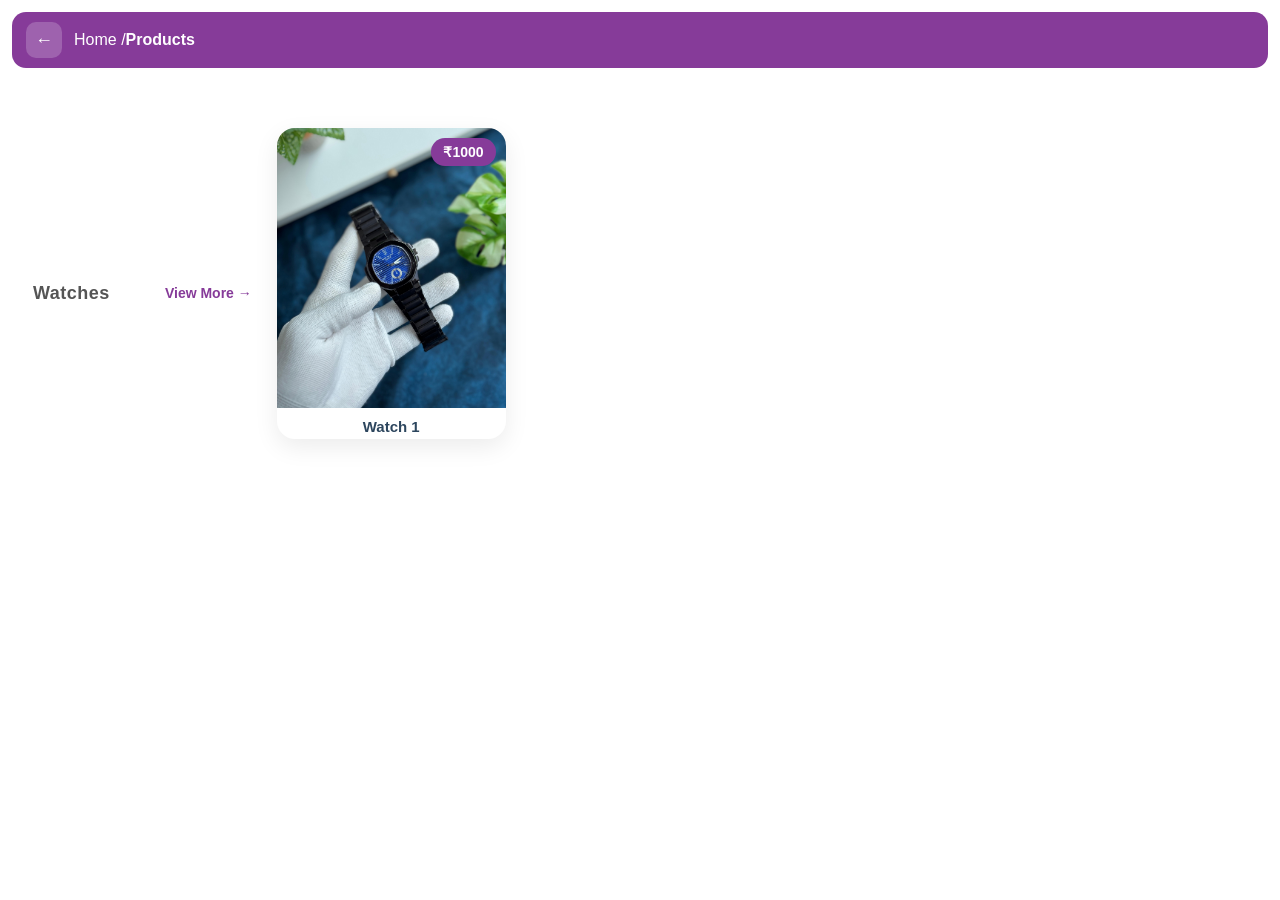
==== category.html @ 78aec1eb "Add files via upload" ====
<!DOCTYPE html>
<html lang="en">
<head>
  <meta charset="UTF-8">
  <title>Category</title>
  <meta name="viewport" content="width=device-width, initial-scale=1">
  <link rel="stylesheet" href="assets/css/main.css">
</head>

<body>
  <!-- ================= CATEGORY TOPBAR ================= -->
  <div class="category-topbar">
    <button class="back-btn" onclick="history.back()">←</button>
    <span class="breadcrumb">
      Home / <strong id="categoryName"></strong>
    </span>
  </div>

  <!-- ================= CATEGORY TITLE ================= -->
  <h2 id="categoryTitle" style="padding: 20px"></h2>

  <!-- ================= PRODUCTS GRID ================= -->
  <div class="products-grid" id="products"></div>

  <!-- ================= JAVASCRIPT FILES ================= -->
  <script src="assets/js/products-data.js"></script>
  <script src="assets/js/products.js"></script>
  <script src="assets/js/category.js"></script>
</body>
</html>
---- assets/css/main.css ----
/* Fonts */
:root {
  --default-font: "Poppins-Regular", sans-serif;
  --heading-font: "Poppins-Bold",  sans-serif;
  --nav-font: "Poppins-Regular",  sans-serif;
}

@font-face {
  font-family: Poppins-Bold;
  src: url('../fonts/Poppins/Poppins-Bold.ttf'); 
}

@font-face {
  font-family: Poppins-Regular;
  src: url('../fonts/Poppins/Poppins-Regular.ttf');
}

/* Global Colors */
:root { 
  --background-color: #ffffff; 
  --default-color: #212529; 
  --heading-color: #2d465e; 
  --accent-color: #863b99; 
  --surface-color: #ffffff; 
  --contrast-color: #ffffff; 
}

/* Nav Menu Colors  */
:root {
  --nav-color: #212529;  
  --nav-hover-color: #863b99; 
  --nav-mobile-background-color: #ffffff; 
  --nav-dropdown-background-color: #ffffff; 
  --nav-dropdown-color: #212529; 
  --nav-dropdown-hover-color: #863b99; 
}

/* Color Presets */

.light-background {
  --background-color: #f3f9ff;
  --surface-color: #ffffff;
}

.dark-background {
  --background-color: #0d83fd;
  --default-color: #ffffff;
  --heading-color: #ffffff;
  --surface-color: #409dfd;
  --contrast-color: #ffffff;
}

/* Smooth scroll */
:root {
  scroll-behavior: smooth;
}

/*--------------------------------------------------------------
# General Styling & Shared Classes
--------------------------------------------------------------*/
body {
  color: var(--default-color);
  background-color: var(--background-color);
  font-family: var(--default-font);
}

a {
  color: var(--accent-color);
  text-decoration: none;
  transition: 0.3s;
}

a:hover {
  color: color-mix(in srgb, var(--accent-color), transparent 25%);
  text-decoration: none;
}

h1,
h2,
h3,
h4,
h5,
h6 {
  color: var(--heading-color);
  font-family: var(--heading-font);
}


/*--------------------------------------------------------------
# Global Header
--------------------------------------------------------------*/
.header {
  --background-color: rgba(255, 255, 255, 0);
  color: var(--default-color);
  background-color: var(--background-color);
  padding: 20px 0;
  transition: all 0.5s;
  z-index: 997;
}

.header .header-container {
  background: var(--surface-color);
  border-radius: 0px;
  padding: 5px 25px;
  box-shadow: 0px 2px 15px rgba(0, 0, 0, 0.1);
}

.scrolled .header .header-container {
  background: color-mix(in srgb, var(--surface-color), transparent 5%);
}

.header .logo {
  line-height: 1;
  padding-left: 5px;
}

.header .logo img {
  max-height: 50px;
  margin-right: 8px;
}

.header .logo h1 {
  font-size: 24px;
  margin: 0;
  font-weight: 500;
  color: var(--heading-color);
}

.header .btn-getstarted,
.header .btn-getstarted:focus {
  color: var(--contrast-color);
  background: var(--accent-color);
  font-size: 14px;
  padding: 8px 20px;
  margin: 0 0 0 30px;
  border-radius: 0px;
  transition: 0.3s;
}

.header .btn-getstarted:hover,
.header .btn-getstarted:focus:hover {
  color: var(--contrast-color);
  background: color-mix(in srgb, var(--accent-color), transparent 15%);
}

@media (max-width: 1200px) {
  .header {
    padding-top: 10px;
  }

  .header .header-container {
    margin-left: 10px;
    margin-right: 10px;
    padding: 10px 5px 10px 15px;
  }

  .header .logo {
    order: 1;
  }

  .header .btn-getstarted {
    order: 2;
    margin: 0 10px 0 0;
    padding: 6px 15px;
  }

  .header .navmenu {
    order: 3;
  }
}

/*--------------------------------------------------------------
# Navigation Menu
--------------------------------------------------------------*/
/* Navmenu - Desktop */
@media (min-width: 1200px) {
  .navmenu {
    padding: 0;
  }

  .navmenu ul {
    margin: 0;
    padding: 0;
    display: flex;
    list-style: none;
    align-items: center;
  }

  .navmenu li {
    position: relative;
  }

  .navmenu a,
  .navmenu a:focus {
    color: var(--nav-color);
    padding: 18px 15px;
    font-size: 16px;
    font-family: var(--nav-font);
    font-weight: 400;
    display: flex;
    align-items: center;
    justify-content: space-between;
    white-space: nowrap;
    transition: 0.3s;
  }

  .navmenu a i,
  .navmenu a:focus i {
    font-size: 12px;
    line-height: 0;
    margin-left: 5px;
    transition: 0.3s;
  }

  .navmenu li:last-child a {
    padding-right: 0;
  }

  .navmenu li:hover>a,
  .navmenu .active,
  .navmenu .active:focus {
    color: var(--nav-hover-color);
  }

  .navmenu .dropdown ul {
    margin: 0;
    padding: 10px 0;
    background: var(--nav-dropdown-background-color);
    display: block;
    position: absolute;
    visibility: hidden;
    left: 14px;
    top: 130%;
    opacity: 0;
    transition: 0.3s;
    border-radius: 4px;
    z-index: 99;
    box-shadow: 0px 0px 30px rgba(0, 0, 0, 0.1);
  }

  .navmenu .dropdown ul li {
    min-width: 200px;
  }

  .navmenu .dropdown ul a {
    padding: 10px 20px;
    font-size: 15px;
    text-transform: none;
    color: var(--nav-dropdown-color);
  }

  .navmenu .dropdown ul a i {
    font-size: 12px;
  }

  .navmenu .dropdown ul a:hover,
  .navmenu .dropdown ul .active:hover,
  .navmenu .dropdown ul li:hover>a {
    color: var(--nav-dropdown-hover-color);
  }

  .navmenu .dropdown:hover>ul {
    opacity: 1;
    top: 100%;
    visibility: visible;
  }

  .navmenu .dropdown .dropdown ul {
    top: 0;
    left: -90%;
    visibility: hidden;
  }

  .navmenu .dropdown .dropdown:hover>ul {
    opacity: 1;
    top: 0;
    left: -100%;
    visibility: visible;
  }
}

/* Navmenu - Mobile */
@media (max-width: 1199px) {
  .mobile-nav-toggle {
    color: var(--nav-color);
    font-size: 28px;
    line-height: 0;
    margin-right: 10px;
    cursor: pointer;
    transition: color 0.3s;
  }

  .navmenu {
    padding: 0;
    z-index: 9997;
  }

  .navmenu ul {
    display: none;
    list-style: none;
    position: absolute;
    inset: 60px 20px 20px 20px;
    padding: 10px 0;
    margin: 0;
    border-radius: 6px;
    background-color: var(--nav-mobile-background-color);
    overflow-y: auto;
    transition: 0.3s;
    z-index: 9998;
    box-shadow: 0px 0px 30px rgba(0, 0, 0, 0.1);
  }

  .navmenu a,
  .navmenu a:focus {
    color: var(--nav-dropdown-color);
    padding: 10px 20px;
    font-family: var(--nav-font);
    font-size: 17px;
    font-weight: 500;
    display: flex;
    align-items: center;
    justify-content: space-between;
    white-space: nowrap;
    transition: 0.3s;
  }

  .navmenu a i,
  .navmenu a:focus i {
    font-size: 12px;
    line-height: 0;
    margin-left: 5px;
    width: 30px;
    height: 30px;
    display: flex;
    align-items: center;
    justify-content: center;
    border-radius: 50%;
    transition: 0.3s;
    background-color: color-mix(in srgb, var(--accent-color), transparent 90%);
  }

  .navmenu a i:hover,
  .navmenu a:focus i:hover {
    background-color: var(--accent-color);
    color: var(--contrast-color);
  }

  .navmenu a:hover,
  .navmenu .active,
  .navmenu .active:focus {
    color: var(--nav-dropdown-hover-color);
  }

  .navmenu .active i,
  .navmenu .active:focus i {
    background-color: var(--accent-color);
    color: var(--contrast-color);
    transform: rotate(180deg);
  }

  .navmenu .dropdown ul {
    position: static;
    display: none;
    z-index: 99;
    padding: 10px 0;
    margin: 10px 20px;
    background-color: var(--nav-dropdown-background-color);
    border: 1px solid color-mix(in srgb, var(--default-color), transparent 90%);
    box-shadow: none;
    transition: all 0.5s ease-in-out;
  }

  .navmenu .dropdown ul ul {
    background-color: rgba(33, 37, 41, 0.1);
  }

  .navmenu .dropdown>.dropdown-active {
    display: block;
    background-color: rgba(33, 37, 41, 0.03);
  }

  .mobile-nav-active {
    overflow: hidden;
  }

  .mobile-nav-active .mobile-nav-toggle {
    color: #fff;
    position: absolute;
    font-size: 32px;
    top: 15px;
    right: 15px;
    margin-right: 0;
    z-index: 9999;
  }

  .mobile-nav-active .navmenu {
    position: fixed;
    overflow: hidden;
    inset: 0;
    background: rgba(33, 37, 41, 0.8);
    transition: 0.3s;
  }

  .mobile-nav-active .navmenu>ul {
    display: block;
  }
}

/*--------------------------------------------------------------
# Global Footer
--------------------------------------------------------------*/
.footer {
  color: var(--default-color);
  background-color: var(--background-color);
  font-size: 14px;
  position: relative;
}

.footer .footer-top {
  padding-top: 50px;
}

.footer .footer-about .logo {
  line-height: 1;
  margin-bottom: 25px;
}

.footer .footer-about .logo img {
  max-height: 40px;
  margin-right: 6px;
}

.footer .footer-about .logo span {
  color: var(--heading-color);
  font-family: var(--heading-font);
  font-size: 26px;
  font-weight: 700;
  letter-spacing: 1px;
}

.footer .footer-about p {
  font-size: 14px;
}

.footer .social-links a {
  display: flex;
  align-items: center;
  justify-content: center;
  width: 40px;
  height: 40px;
  border-radius: 50%;
  border: 1px solid color-mix(in srgb, var(--default-color), transparent 50%);
  font-size: 16px;
  color: color-mix(in srgb, var(--default-color), transparent 20%);
  margin-right: 10px;
  transition: 0.3s;
}

.footer .social-links a:hover {
  color: var(--accent-color);
  border-color: var(--accent-color);
}

.footer h4 {
  font-size: 16px;
  font-weight: bold;
  position: relative;
  padding-bottom: 12px;
}

.footer .footer-links {
  margin-bottom: 30px;
}

.footer .footer-links ul {
  list-style: none;
  padding: 0;
  margin: 0;
}

.footer .footer-links ul i {
  padding-right: 2px;
  font-size: 12px;
  line-height: 0;
}

.footer .footer-links ul li {
  padding: 10px 0;
  display: flex;
  align-items: center;
}

.footer .footer-links ul li:first-child {
  padding-top: 0;
}

.footer .footer-links ul a {
  color: color-mix(in srgb, var(--default-color), transparent 30%);
  display: inline-block;
  line-height: 1;
}

.footer .footer-links ul a:hover {
  color: var(--accent-color);
}

.footer .footer-contact p {
  margin-bottom: 5px;
}

.footer .copyright {
  padding: 25px 0;
  border-top: 1px solid color-mix(in srgb, var(--default-color), transparent 90%);
}

.footer .copyright p {
  margin-bottom: 0;
}

.footer .credits {
  margin-top: 8px;
  font-size: 13px;
}

/*--------------------------------------------------------------
# Scroll Top Button
--------------------------------------------------------------*/
.scroll-top {
  position: fixed;
  visibility: hidden;
  opacity: 0;
  right: 15px;
  bottom: -15px;
  z-index: 99999;
  background-color: var(--accent-color);
  width: 44px;
  height: 44px;
  border-radius: 50px;
  transition: all 0.4s;
}

.scroll-top i {
  font-size: 24px;
  color: var(--contrast-color);
  line-height: 0;
}

.scroll-top:hover {
  background-color: color-mix(in srgb, var(--accent-color), transparent 20%);
  color: var(--contrast-color);
}

.scroll-top.active {
  visibility: visible;
  opacity: 1;
  bottom: 15px;
}

/*--------------------------------------------------------------
# Disable aos animation delay on mobile devices
--------------------------------------------------------------*/
@media screen and (max-width: 768px) {
  [data-aos-delay] {
    transition-delay: 0;
  }
}

/*--------------------------------------------------------------
# Global Page Titles & Breadcrumbs
--------------------------------------------------------------*/
.page-title {
  color: var(--default-color);
  background-color: var(--background-color);
  padding: 170px 0 80px 0;
  text-align: center;
  position: relative;
}

.page-title h1 {
  font-size: 42px;
  font-weight: 700;
  margin-bottom: 10px;
}

.page-title .breadcrumbs ol {
  display: flex;
  flex-wrap: wrap;
  list-style: none;
  justify-content: center;
  padding: 0;
  margin: 0;
  font-size: 16px;
  font-weight: 400;
}

.page-title .breadcrumbs ol li+li {
  padding-left: 10px;
}

.page-title .breadcrumbs ol li+li::before {
  content: "/";
  display: inline-block;
  padding-right: 10px;
  color: color-mix(in srgb, var(--default-color), transparent 70%);
}

/*--------------------------------------------------------------
# Global Sections
--------------------------------------------------------------*/
section,
.section {
  color: var(--default-color);
  background-color: var(--background-color);
  padding: 60px 0;
  scroll-margin-top: 90px;
  overflow: clip;
}

@media (max-width: 1199px) {

  section,
  .section {
    scroll-margin-top: 66px;
  }
}

/*--------------------------------------------------------------
# Global Titles
--------------------------------------------------------------*/
.title {
  font-size: 1.75rem;
  margin-bottom: 1rem;
  line-height: 1.2;
  font-weight: 700;
}

@media (max-width: 992px) {
  .title {
    font-size: 2rem;
  }
}

/*--------------------------------------------------------------
# Hero Section
--------------------------------------------------------------*/
.hero {
  position: relative;
  padding-top: 160px;
  background: linear-gradient( color-mix(in srgb, var(--accent-color), transparent 95%) 100%, color-mix(in srgb, var(--accent-color), transparent 98%) 25%, transparent 50%);
}

.hero::before {
  content: "";
  position: absolute;
  top: 0;
  left: 0;
  width: 100%;
  height: 100%;
  background: radial-gradient(circle at 90% 10%, color-mix(in srgb, var(--accent-color), transparent 92%), transparent 40%);
  pointer-events: none;
}

.hero .hero-content {
  position: relative;
  z-index: 1;
}

.hero .hero-content h1 {
  font-family: Poppins-Bold;
  font-size: 3.7rem;
  line-height: 1.1 ;
  letter-spacing: -2px;
}

.hero .hero-content h1 .accent-text {
  color: var(--accent-color);
}

@media (max-width: 992px) {
  .hero .hero-content {
    text-align: center;
    margin-bottom: 3rem;
  }

  .hero .hero-content h1 {
    font-size: 2.5rem;
  }

  .hero .hero-content .hero-buttons {
    justify-content: center;
  }
}

@media (max-width: 575px) {
  .hero .hero-content h1 {
    font-size: 2rem;
  }
}

.hero .company-badge {
  display: inline-flex;
  align-items: center;
  padding: 0.5rem 1rem;
  background-color: color-mix(in srgb, var(--accent-color), transparent 92%);
  border-radius: 50px;
  color: var(--accent-color);
  font-weight: 500;
}

.hero .company-badge i {
  font-size: 1.25rem;
}

.hero-buttons {
  display: flex;
  gap: 12px;
  flex-wrap: wrap;
}

.hero-btn {
  display: flex;
  align-items: center;
  gap: 8px;
  padding: 10px 16px;
  border-radius: 30px; /* pill shape */
  border: none;
  font-size: 14px;
  font-weight: 600;
  cursor: pointer;
  transition: all 0.3s ease;
}

.hero-btn i {
  font-size: 18px;
}

.primary-btn {
  background: var(--accent-color);
  color: #fff;
  box-shadow: 0 6px 15px rgba(134, 59, 153, 0.3);
}

.secondary-btn {
  background: #f1f1f1;
  color: #555;
}

.hero-btn:hover {
  transform: translateY(-2px);
}

.primary-btn:hover {
  background: color-mix(in srgb, var(--accent-color), transparent 15%);
}

.hero-btn:hover {
  color: inherit;
  text-decoration: none;
}

.secondary-btn:hover {
  background: #e4e4e4;
}

.hero-search-wrapper {
  position: relative;
  width: 100%;
  max-width: 420px;
}

.hero-search-wrapper i {
  position: absolute;
  left: 16px;
  top: 50%;
  transform: translateY(-50%);
  font-size: 18px;
  color: #999;
  pointer-events: none;
}

.hero-search {
  width: 100%;
  padding: 14px 18px 14px 44px; 
  border-radius: 30px;
  border: 2px solid color-mix(in srgb, var(--accent-color), transparent 70%);
  font-size: 16px;
  outline: none;
  transition: 0.3s;
}

.hero-search:focus {
  border-color: var(--accent-color);
  box-shadow: 0 0 0 4px color-mix(in srgb, var(--accent-color), transparent 85%);
}

.hero-search::placeholder {
  color: #999;
}


.hero .hero-image {
  position: relative;
  text-align: center;
  z-index: 1;
}

.hero .hero-image img {
  max-width: 80%;
  height: auto;
}

/*--------------------------------------------------------------
# Contact Section
--------------------------------------------------------------*/
.contact .contact-meta {
  color: var(--accent-color);
  font-weight: 600;
  margin-bottom: 1rem;
  display: inline-block;
}

.contact .contact-description {
  margin-bottom: 2rem;
  color: color-mix(in srgb, var(--default-color), transparent 20%);
}

.contact .feature-list-wrapper {
  margin-bottom: 2rem;
}

.contact .feature-list {
  list-style: none;
  padding: 0;
  margin: 0;
}

.contact .feature-list li {
  display: flex;
  align-items: center;
  gap: 0.75rem;
  margin-bottom: 1rem;
  font-size: 1rem;
}

.contact .feature-list li i {
  color: var(--accent-color);
  font-size: 1.25rem;
}

.contact .profile .profile-image {
  width: 60px;
  height: 60px;
  border-radius: 50%;
  object-fit: cover;
}

.contact .profile .profile-name {
  font-size: 1.125rem;
  margin: 0;
}

.contact .profile .profile-position {
  color: var(--accent-color);
  margin: 0;
  font-size: 0.875rem;
}

.contact .contact-info {
  padding: 1rem 1.5rem;
  background-color: var(--surface-color);
  border-radius: 0.5rem;
  box-shadow: 0 0 15px rgba(0, 0, 0, 0.06);
}

.contact .contact-info i {
  color: var(--accent-color);
  font-size: 1.5rem;
}

.contact .contact-info .contact-label {
  color: color-mix(in srgb, var(--default-color), transparent 30%);
  font-size: 0.875rem;
  margin: 0;
}

.contact .contact-info .contact-number {
  font-weight: 600;
  margin: 0;
}

.contact .image-wrapper {
  position: relative;
}

.contact .image-wrapper .main-image {
  width: 60%;
  max-width: 700px;
} 

@media (max-width: 992px) {
  .contact .image-wrapper {
    padding-left: 0;
    margin-top: 3rem;
    display: flex;
    flex-direction: column;
    gap: 2rem;
  }
}

@media (max-width: 992px) {
  .contact .image-wrapper .images {
    display: flex;
    flex-direction: column;
    gap: 1.5rem;
  }
}

@media (max-width: 992px) {
  .contact .image-wrapper .main-image {
    margin-left: 0;
  }
}

.contact .image-wrapper .small-image {
  position: absolute;
  top: 20%;
  left: -10%;
  width: 45%;
  border: 8px solid var(--surface-color);
}

@media (max-width: 992px) {
  .contact .image-wrapper .small-image {
    position: static;
    width: 100%;
    margin: 0 auto;
    border: 0;
  }
}

.contact .image-wrapper .experience-badge {
  position: absolute;
  bottom: 5%;
  right: 5%;
  background-color: var(--accent-color);
  color: var(--contrast-color);
  padding: 1.5rem;
  border-radius: 0.5rem;
  text-align: center;
  min-width: 200px;
  animation: experience-float 3s ease-in-out infinite;
}

@media (max-width: 992px) {
  .contact .image-wrapper .experience-badge {
    position: static;
    width: fit-content;
    margin: 0 auto;
  }
}

.contact .image-wrapper .experience-badge h3 {
  color: var(--contrast-color);
  font-size: 2.5rem;
  margin: 0;
  line-height: 0.5;
}

.contact .image-wrapper .experience-badge h3 span {
  font-size: 1rem;
  display: inline-block;
  margin-left: 0.25rem;
}

.contact .image-wrapper .experience-badge p {
  margin: 0.5rem 0 0;
  font-size: 0.875rem;
}

@keyframes experience-float {
  0% { transform: translateY(0); }
  50% { transform: translateY(-10px); }
  100% { transform: translateY(0); }
}

.contact .row {
  display: flex;
  align-items: flex-start;
}

.contact .col-xl-5,
.contact .col-xl-6 {
  display: flex;
  flex-direction: column;
  justify-content: space-between;
}


.contact .col-lg-6:nth-child(1) {
  order: 1;
}

.contact .col-lg-6:nth-child(2) {
  order: 2;
}

.contact-box {
  background: var(--surface-color);
  padding: 2rem;
  border-radius: 1rem;
  box-shadow: 0 0 15px rgba(0,0,0,0.05);
  display: flex;
  flex-direction: column;
  gap: 1.5rem;
}

.contact-item {
  display: flex;
  align-items: center;
  gap: 1rem;
}

.contact-item i {
  font-size: 2rem;
  color: var(--accent-color);
}

.contact-item h4 {
  margin: 0;
  font-size: 1rem;
  font-weight: 600;
}

.contact-item p {
  margin: 0;
  color: color-mix(in srgb, var(--default-color), transparent 20%);
  font-size: 1rem;
  font-weight: bolder;
}

@media (max-width: 575px) {
  .contact-box {
    padding: 1.5rem;
  }
  
  .contact-item i {
    font-size: 1.6rem;
  }
}

/*--------------------------------------------------------------
# Products Section
--------------------------------------------------------------*/
.product-section {
  padding: 10px 0;
  background: #fff;
}

.product-section h2 {
  font-size: 28px;
  font-weight: 700;
  margin-bottom: 20px;
}

.productSwiper {
  padding-bottom: 10px;
}

.swiper-slide {
  width: auto;       
}

.product-desc {
  margin-top: 12px;
  font-size: 16px; 
  color: color-mix(in srgb, var(--default-color), transparent 20%);
  line-height: 1.7;
  max-width: 500px;
}

.product-card {
  width: 100%;
  max-width: 240px;
  background: #fff;
  border-radius: 18px;
  box-shadow: 0 8px 25px rgba(0,0,0,0.08);
  overflow: hidden;
  text-align: center;
}
.product-card:hover {
  transform: translateY(-5px);
}

.product-image {
  position: relative;
  width: 100%;
  height: 280px;         
  overflow: hidden;
}

.product-image img {
  width: 100%;
  height: 100%;
  object-fit: cover;     
  display: block;
}

.product-card h4 {
  font-size: 15px;
  font-weight: 600;
  margin: 10px 0 4px;
  text-align: center;
}

.product-card p {
  font-size: 14px;
  font-weight: 700;
  margin-bottom: 6px;
}

.price-tag {
  position: absolute;
  top: 10px;
  right: 10px;
  background: var(--accent-color);
  color: #fff;
  padding: 6px 12px;
  font-size: 14px;
  font-weight: 700;
  border-radius: 20px;
  z-index: 2;
}

.availability-box {
  position: absolute;
  bottom: 10px;
  right: 10px;
  background: rgba(255, 255, 255, 0.95);
  padding: 6px 10px;
  border-radius: 10px;
  font-size: 12px;
  font-weight: 600;
  z-index: 2;
}

.availability-box .status {
  display: block;
  margin-bottom: 4px;
  color: #2e7d32;
}

.availability-box .colors {
  display: flex;
  gap: 1px;
}

.availability-box .color {
  width: 12px;
  height: 12px;
  border-radius: 50%;
  border: 1px solid #ccc;
}

.availability-box .colors span,
.availability-box .color {
  width: 14px;
  height: 14px;
  border-radius: 50%;
  display: inline-block;
  padding: 0;
}

.category-header-custom {
  display: flex;
  justify-content: space-between;
  align-items: center;
}

.category-search-wrapper {
  position: relative;
  width: 42px;
  height: 42px;
  border-radius: 50%;
  background: color-mix(in srgb, var(--accent-color), transparent 85%);
  display: flex;
  align-items: center;
  justify-content: center;
  cursor: pointer;
  transition: 0.3s;
  overflow: hidden;
}

.category-search-wrapper i {
  font-size: 18px;
  color: var(--accent-color);
}

.category-search-wrapper input {
  position: absolute;
  width: 0;
  opacity: 0;
  border: none;
  outline: none;
  background: transparent;
  padding-left: 35px;
  font-size: 14px;
  transition: 0.3s;
}

.category-search-wrapper.active {
  width: 200px;
  border-radius: 30px;
  justify-content: flex-start;
  padding-left: 12px;
}

.category-search-wrapper.active input {
  width: 100%;
  opacity: 1;
}

/*--------------------------------------------------------------
# Product Page
--------------------------------------------------------------*/
.product-page {
  display: grid;
  grid-template-columns: 1fr 1fr;
  gap: 30px;
  min-height: 100vh;
  max-width: 1100px;
  margin: auto;
  align-items: start;
  padding: 100px 16px 20px;
}

.gallery {
  display: flex;
  position: relative;
  justify-content: flex-start;
  width: 100%;
}

.product-content {
  width: 100%;
  background: #fff;
  padding: 24px;
  border-radius: 18px;
  box-shadow: 0 8px 25px rgba(0,0,0,0.08);
}

.image-section {
  display: flex;
  gap: 10px;
  align-items: flex-start;
  flex-direction: row-reverse; 
}

.thumbs {
  display: flex;
  flex-direction: column;
  gap: 10px;
}

.thumbs img {
  width: 60px;
  height: 60px;
  border-radius: 10px;
  object-fit: cover;
  cursor: pointer;
  border: 2px solid transparent;
  transition: 0.3s;
}

.thumbs img.active {
  border-color: var(--accent-color);
}

.main-image {
  width: 320px;
  border-radius: 16px;
  display: block;
}

.product-page .price {
  font-size: 28px;
  color: var(--accent-color);
  font-weight: 700;
  margin-top: 10px;
}

.product-page .stock {
  display: inline-block;
  background: var(--accent-color);
  color: white;
  padding: 6px 12px;
  border-radius: 10px;
  margin-top: 10px;
}

.product-desc {
  margin-top: 14px;
  font-size: 15px;
  color: #666;
  line-height: 1.7;
}

.product-page .option-box {
  margin-top: 20px;
  background: #f8f9fb;
  padding: 16px;
  border-radius: 16px;
}

.option-box h4 {
  margin-bottom: 10px;
}

.product-page .sizes span,
.product-page .colors span {
  display: inline-flex;
  align-items: center;
  justify-content: center;
  padding: 10px 14px;
  border-radius: 12px;
  margin: 6px;
  cursor: pointer;
  border: 1px solid #ddd;
  transition: 0.3s;
}

.product-page .sizes span:hover,
.product-page .colors span:hover {
  border-color: var(--accent-color);
}

.sizes span.active,
.colors span.active {
  border-color: var(--accent-color);
  background: rgba(134, 59, 153, 0.08);
}

.product-page .colors span {
  width: 28px;
  height: 28px;
  border-radius: 50%;
}

@keyframes slideUp {
  from { transform: translateY(100%); }
  to { transform: translateY(0); }
}

.product-topbar {
  position: fixed;
  top: 12px;
  left: 12px;
  right: 12px;
  display: flex;
  align-items: center;
  gap: 12px;
  background: var(--accent-color);
  padding: 10px 16px;
  border-radius: 14px;
  z-index: 1000;
}

.back-btn {
  display: flex;
  align-items: center;
  justify-content: center;
  width: 36px;
  height: 36px;
  border: none;
  background: rgba(255,255,255,0.2);
  color: #fff;
  border-radius: 10px;
  font-size: 18px;
  cursor: pointer;
}

.breadcrumb {
  display: flex;
  align-items: center;
  font-size: 14px;
  color: white;
  margin: 0; 
  line-height: 1;
}

.modal {
  position: fixed;
  inset: 0;
  background: rgba(0, 0, 0, 0.45);
  display: none;
  justify-content: center;
  align-items: flex-end;
  z-index: 9999;
}

.modal.active {
  display: flex;
}

.modal-content {
  width: 100%;
  max-width: 480px;
  max-height: 100vh;
  background: #fff;
  border-radius: 20px;
  overflow-y: auto;
  padding: 20px;
  animation: slideUp 0.3s ease;
}

.modal-header {
  display: flex;
  justify-content: space-between;
  align-items: center;
}

.close-btn {
  font-size: 24px;
  cursor: pointer;
}

.modal-content input,
.modal-content select,
.modal-content textarea {
  width: 100%;
  padding: 12px;
  margin: 10px 0;
  border-radius: 10px;
  border: 1px solid #ddd;
  box-sizing: border-box;
}

.confirm-btn {
  width: 100%;
  background: var(--accent-color);
  color: #fff;
  padding: 14px;
  border-radius: 14px;
  border: none;
  font-size: 16px;
  font-weight: 700;
  margin-top: 10px;
}

.order-btn {
  margin-top: 20px;
  width: 100%;
  background: var(--accent-color);
  color: #fff;
  padding: 14px;
  border-radius: 12px;
  font-size: 16px;
  font-weight: 700;
  border: none;
  box-sizing: border-box;
  cursor: pointer;
}

@media (max-width: 1024px) {
  .product-page {
    grid-template-columns: 1fr;
    gap: 20px;
  }

  .product-content {
    margin: 0;
    border-radius: 16px;
  }
}

@media (max-width: 768px) {
  .product-page {
    grid-template-columns: 1fr;
    padding: 90px 12px 20px;
    gap: 20px;
  }

  .gallery,
  .product-content {
    max-width: 100%;
  }
  .thumbs {
    flex-direction: row;
    justify-content: flex-start; 
    width: 100%;
    padding-left: 10px;
  }

  .product-content {
    width: 100%;
    max-width: 100%;
    margin: 10px 0 0 0; 
    border-radius: 16px;
  }

  .image-section {
    flex-direction: column;
    align-items: center;
  }

  .main-image {
    width: 100%;
    max-width: 280px;
  }
}

@media (min-width: 1024px) {
  .product-page {
    gap: 50px; 
  }
}

/*--------------------------------------------------------------
# Category Page
--------------------------------------------------------------*/
.category-header {
  display: flex;
  justify-content: space-between;
  align-items: center;
  margin: 20px 5px 10px;
}

.category-title {
  font-size: 18px;  
  font-weight: 600;
  color: #555;
  letter-spacing: 0.5px;
  text-transform: none;
}

.view-more {
  font-size: 14px;
  font-weight: 600;
  color: var(--accent-color);
}

.view-more:hover {
  text-decoration: underline;
}

.products-grid {
  display: grid;
  grid-template-columns: repeat(auto-fill, minmax(220px, 1fr));
  gap: 20px;
  padding: 20px;
}

.category-topbar {
  position: fixed;
  top: 12px;
  left: 12px;
  right: 12px;
  display: flex;
  align-items: center;
  gap: 12px;
  z-index: 1000;
  background: var(--accent-color);
  padding: 10px 14px;
  border-radius: 14px;
}

.category-topbar .back-btn {
  border: none;
  background: rgba(255,255,255,0.2);
  color: #fff;
  width: 36px;
  height: 36px;
  border-radius: 10px;
  font-size: 18px;
  cursor: pointer;
}

.category-topbar .breadcrumb {
  font-size: 16px;
  color: white;
  font-weight: 500;
}

.category-topbar .breadcrumb strong {
  font-weight: 700;
}

.category-page {
  padding-top: 80px; 
}

/*--------------------------------------------------------------
# Admin Page
--------------------------------------------------------------*/
.admin-modal {
  position: fixed;
  inset: 0;
  background: rgba(0,0,0,0.45);
  display: none;
  justify-content: center;
  align-items: center;
  z-index: 10000;
}

.admin-modal.active {
  display: flex;
}

.admin-modal-box {
  position: relative;
  background: #fff;
  width: 420px;
  max-height: 85vh;
  overflow-y: auto;
  border-radius: 16px;
  padding: 20px;
}

.admin-modal-close {
  position: absolute;
  top: 12px;
  right: 12px;
  width: 36px;
  height: 36px;
  border-radius: 50%;
  border: none;
  background: #eee;
  font-size: 22px;
  cursor: pointer;
}

@media (max-width: 768px) {
  #categoryTitle {
    display: none;
  }
}

@media (max-width: 768px) {
  .products-grid {
    margin-top: 60px;
  }
}

@media (max-width: 768px) {
  .category-topbar {
    margin-bottom: 16px;
  }
}

/*--------------------------------------------------------------
# FAQ Page
--------------------------------------------------------------*/
.faq {
  display: flex;
  flex-direction: column;
  gap: 12px;
}

.faq-item {
  background: #f8f9fb;
  border-radius: 12px;
  overflow: hidden;
  border: 1px solid #eee;
}

.faq-answer {
  height: 0;
  overflow: hidden;
  padding: 0 18px;
  font-size: 14px;
  color: #555;
  line-height: 1.6;
  transition: height 0.35s ease;
}

.faq-answer-inner {
  padding-top: 10px;
  padding-bottom: 16px; 
}

.faq-item.active .faq-answer {
  padding: 12px 18px 18px;  
}

.faq-item.active .faq-icon {
  transform: rotate(45deg);
  transition: 0.3s ease;
}

.faq-contact-section {
  background: linear-gradient(
    color-mix(in srgb, var(--accent-color), transparent 95%) 100%,
    color-mix(in srgb, var(--accent-color), transparent 98%) 25%,
    transparent 50%
  );
}

.faq-description {
  margin-bottom: 20px;
  color: color-mix(in srgb, var(--default-color), transparent 20%);
  font-size: 15px;
}

.faq-item {
  background: #fff;
  border-radius: 14px;
  overflow: hidden;
  border: 1px solid #eee;
  transition: 0.3s;
}

.faq-question {
  width: 100%;
  padding: 16px 18px;
  display: flex;
  justify-content: space-between;
  align-items: center;
  border: none;
  background: none;
  font-weight: 600;
  font-size: 15px;
  cursor: pointer;
}

.faq-icon {
  font-size: 20px;
  color: var(--accent-color);
  transition: transform 0.3s ease;
}

.faq-answer {
  max-height: 0;
  overflow: hidden;
  padding: 0 18px;
  font-size: 14px;
  color: #555;
  transition: all 0.35s ease;
}

.faq-item.active .faq-answer {
  max-height: 200px;
  padding: 0 18px 16px;
}

.faq-item.active .faq-icon {
  transform: rotate(45deg); 
}

.faq-item:hover {
  box-shadow: 0 5px 20px rgba(0,0,0,0.05);
}
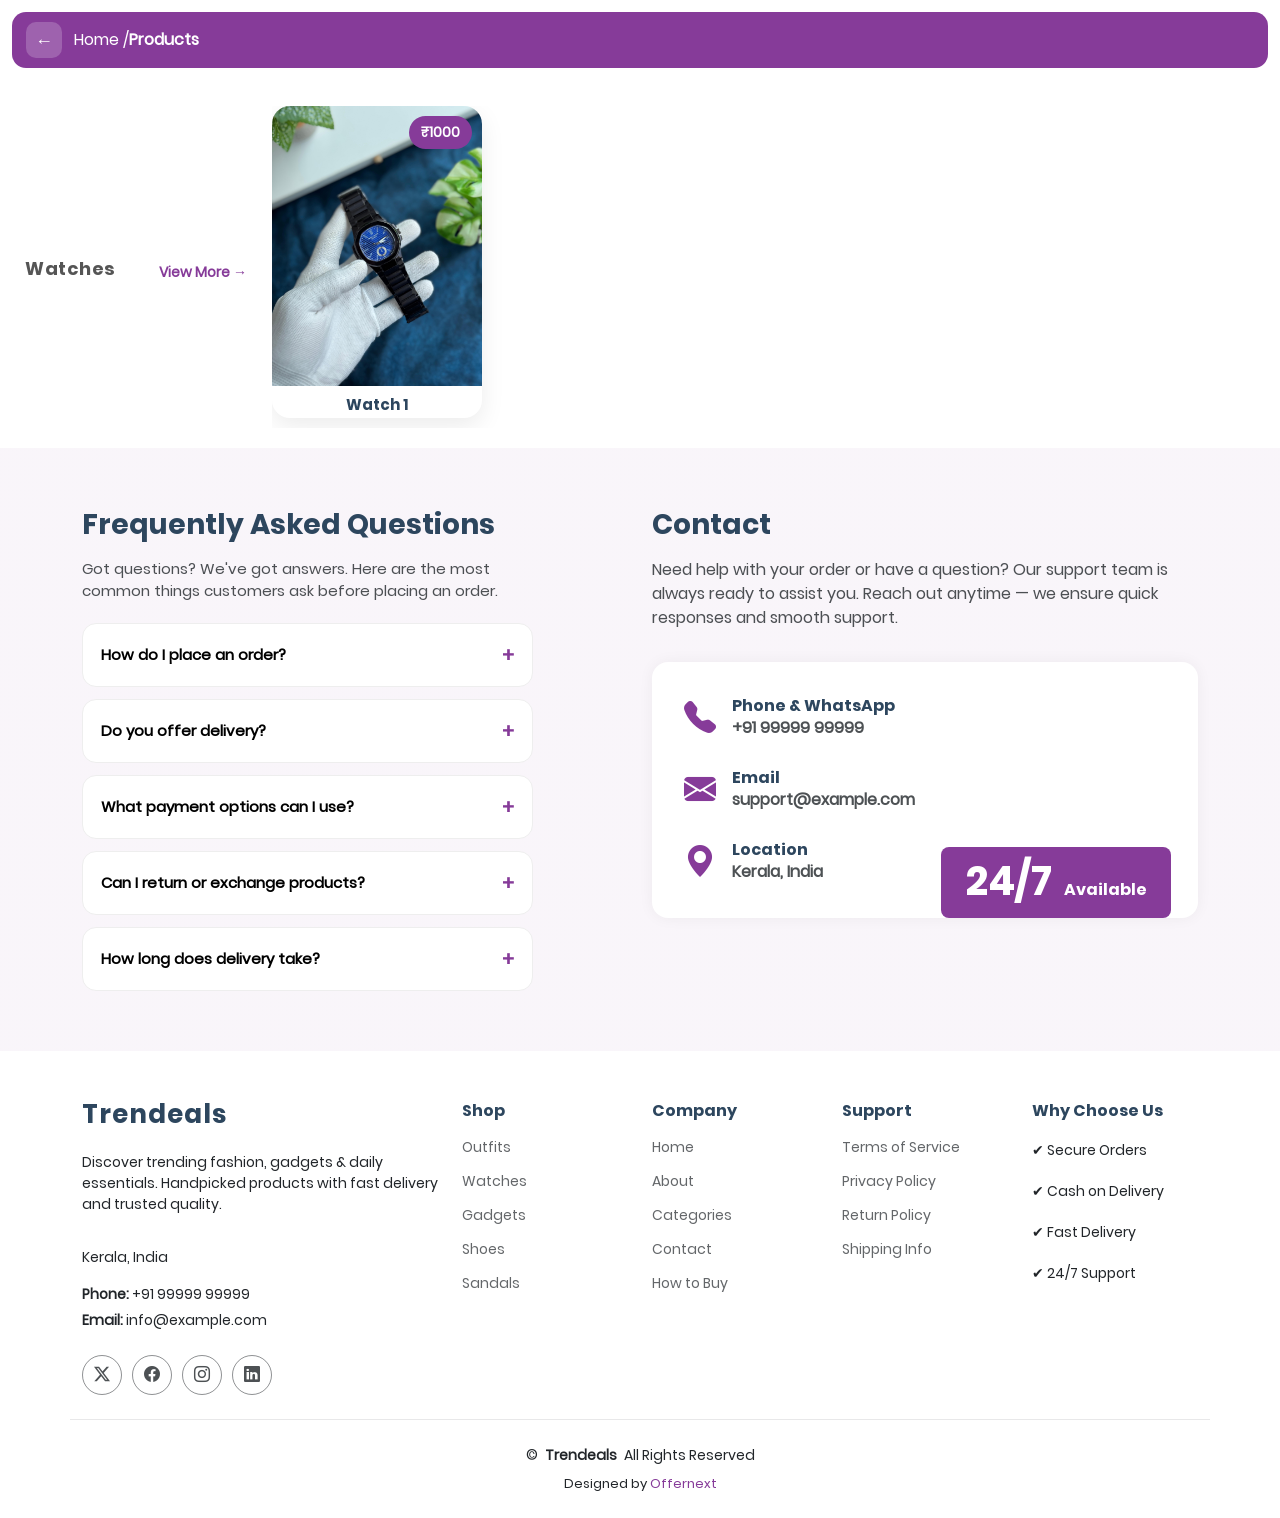
==== commit f7b2a269: "Update category.html" ====
--- a/category.html
+++ b/category.html
@@ -4,10 +4,24 @@
   <meta charset="UTF-8">
   <title>Category</title>
   <meta name="viewport" content="width=device-width, initial-scale=1">
+  <link href="assets/img/favicon.png" rel="icon">
+  <link href="assets/img/apple-touch-icon.png" rel="apple-touch-icon">
+  <link href="https://fonts.googleapis.com" rel="preconnect">
+  <link href="https://fonts.gstatic.com" rel="preconnect" crossorigin>
+  <link href="https://fonts.googleapis.com/css2?family=Roboto:ital,wght@0,100;0,300;0,400;0,500;0,700;0,900;1,100;1,300;1,400;1,500;1,700;1,900&family=Inter:wght@100;200;300;400;500;600;700;800;900&family=Nunito:ital,wght@0,200;0,300;0,400;0,500;0,600;0,700;0,800;0,900;1,200;1,300;1,400;1,500;1,600;1,700;1,800;1,900&display=swap" rel="stylesheet">
+  <link href="assets/vendor/bootstrap/css/bootstrap.min.css" rel="stylesheet">
+  <link href="assets/vendor/bootstrap-icons/bootstrap-icons.css" rel="stylesheet">
+  <link href="assets/vendor/aos/aos.css" rel="stylesheet">
+  <link href="assets/vendor/glightbox/css/glightbox.min.css" rel="stylesheet">
+  <link rel="stylesheet" href="https://cdn.jsdelivr.net/npm/swiper@11/swiper-bundle.min.css">
   <link rel="stylesheet" href="assets/css/main.css">
 </head>
 
 <body>
+  <div id="preloader">
+  <div class="loader"></div>
+</div>
+
   <!-- ================= CATEGORY TOPBAR ================= -->
   <div class="category-topbar">
     <button class="back-btn" onclick="history.back()">←</button>
@@ -16,15 +30,206 @@
     </span>
   </div>
 
+<main class="main">
   <!-- ================= CATEGORY TITLE ================= -->
   <h2 id="categoryTitle" style="padding: 20px"></h2>
 
   <!-- ================= PRODUCTS GRID ================= -->
   <div class="products-grid" id="products"></div>
+
+  <!-- CONTACT & FAQ SECTION -->
+    <section id="contact" class="contact section faq-contact-section">
+      <div class="container">
+        <div class="row gy-4 align-items-start justify-content-between">
+          <div class="col-xl-5">
+            <h2 class="title">Frequently Asked Questions</h2>
+            <p class="faq-description">
+              Got questions? We've got answers. Here are the most common things customers ask before placing an order.
+            </p>
+            <div class="faq">
+              <div class="faq-item">
+                <button class="faq-question">
+                  How do I place an order?
+                  <span class="faq-icon">+</span>
+                </button>
+                <div class="faq-answer">
+                  <div class="faq-answer-inner">
+                    Select your product, choose size & color, click "Place Order", and send the details via WhatsApp.
+                  </div>
+                </div>
+              </div> 
+              <div class="faq-item">
+                <button class="faq-question">
+                  Do you offer delivery?
+                  <span class="faq-icon">+</span>
+                </button>
+                <div class="faq-answer">
+                  <div class="faq-answer-inner">
+                    Yes, we deliver across India with fast and secure shipping.
+                  </div>
+                </div>
+              </div>
+              <div class="faq-item">
+                <button class="faq-question">
+                  What payment options can I use?
+                  <span class="faq-icon">+</span>
+                </button>
+                <div class="faq-answer">
+                  <div class="faq-answer-inner">
+                    We support UPI, Cash on Delivery (if available), and bank transfer.
+                  </div>
+                </div>
+              </div>
+              <div class="faq-item">
+                <button class="faq-question">
+                  Can I return or exchange products?
+                  <span class="faq-icon">+</span>
+                </button>
+                <div class="faq-answer">
+                  <div class="faq-answer-inner">
+                    Yes, exchanges are available within 3 days for size issues.
+                  </div>
+                </div>
+              </div>
+              <div class="faq-item">
+                <button class="faq-question">
+                  How long does delivery take?
+                  <span class="faq-icon">+</span>
+                </button>
+                <div class="faq-answer">
+                  <div class="faq-answer-inner">
+                    Delivery usually takes 3–7 working days depending on your location.
+                  </div>
+                </div>
+              </div>
+            </div>
+          </div>
+          <div class="col-xl-6">
+            <h2 class="title">Contact</h2>
+            <p class="contact-description">
+              Need help with your order or have a question? Our support team is always ready to assist you. Reach out anytime — we ensure quick responses and smooth support.
+            </p>
+            <div class="contact-box">
+              <div class="contact-item">
+                <i class="bi bi-telephone-fill"></i>
+                <div>
+                  <h4>Phone & WhatsApp</h4>
+                  <p>+91 99999 99999</p>
+                </div>
+              </div>
+              <div class="contact-item">
+                <i class="bi bi-envelope-fill"></i>
+                <div>
+                  <h4>Email</h4>
+                  <p>support@example.com</p>
+                </div>
+              </div>
+              <div class="contact-item">
+                <i class="bi bi-geo-alt-fill"></i>
+                <div>
+                  <h4>Location</h4>
+                  <p>Kerala, India</p>
+                </div>
+              </div>
+            </div>
+            <div class="image-wrapper">
+              <div class="experience-badge">
+                <h3>24/7 <span>Available</span></h3>
+              </div>
+            </div>
+          </div>
+        </div>
+      </div>
+    </section>
+  </main>
+
+  <!-- FOOTER SECTION -->
+  <footer id="footer" class="footer">
+    <div class="container footer-top">
+      <div class="row gy-4">
+        <div class="col-lg-4 col-md-6 footer-about">
+          <a href="index.html" class="logo d-flex align-items-center">
+            <span class="sitename">Trendeals</span>
+          </a>
+          <p>
+            Discover trending fashion, gadgets & daily essentials.
+            Handpicked products with fast delivery and trusted quality.
+          </p>
+          <div class="footer-contact pt-3">
+            <p>Kerala, India</p>
+            <p class="mt-3"><strong>Phone:</strong> <span>+91 99999 99999</span></p>
+            <p><strong>Email:</strong> <span>info@example.com</span></p>
+          </div>
+          <div class="social-links d-flex mt-4">
+            <a href=""><i class="bi bi-twitter-x"></i></a>
+            <a href=""><i class="bi bi-facebook"></i></a>
+            <a href=""><i class="bi bi-instagram"></i></a>
+            <a href=""><i class="bi bi-linkedin"></i></a>
+          </div>
+        </div>
+        <div class="col-lg-2 col-md-3 footer-links">
+          <h4>Shop</h4>
+          <ul>
+            <li><a href="category.html?name=Trending%20Outfits">Outfits</a></li>
+            <li><a href="category.html?name=Watches">Watches</a></li>
+            <li><a href="category.html?name=Gadgets">Gadgets</a></li>
+            <li><a href="category.html?name=Shoes">Shoes</a></li>
+            <li><a href="category.html?name=Sandals">Sandals</a></li>
+          </ul>
+        </div>
+        <div class="col-lg-2 col-md-3 footer-links">
+          <h4>Company</h4>
+          <ul>
+            <li><a href="#hero">Home</a></li>
+            <li><a href="#">About</a></li>
+            <li><a href="#categories">Categories</a></li>
+            <li><a href="#">Contact</a></li>
+            <li><a href="#">How to Buy</a></li>
+          </ul>
+        </div>
+        <div class="col-lg-2 col-md-3 footer-links">
+          <h4>Support</h4>
+          <ul>
+            <li><a href="#">Terms of Service</a></li>
+            <li><a href="#">Privacy Policy</a></li>
+            <li><a href="#">Return Policy</a></li>
+            <li><a href="#">Shipping Info</a></li>
+          </ul>
+        </div>
+        <div class="col-lg-2 col-md-3 footer-links">
+          <h4>Why Choose Us</h4>
+          <ul>
+            <li>✔ Secure Orders</li>
+            <li>✔ Cash on Delivery</li>
+            <li>✔ Fast Delivery</li>
+            <li>✔ 24/7 Support</li>
+          </ul>
+        </div>
+      </div>
+    </div>
+    <div class="container copyright text-center mt-4">
+      <p>© <strong class="px-1 sitename">Trendeals</strong> All Rights Reserved</p>
+      <div class="credits">
+        Designed by <a href="https://offernext.in">Offernext</a>
+      </div>
+    </div>
+  </footer>
+
+  <!-- SCROLL TO TOP BUTTON -->
+  <a href="#" id="scroll-top" class="scroll-top d-flex align-items-center justify-content-center"><i class="bi bi-arrow-up-short"></i></a>
+
+  <!-- VENDOR JAVASCRIPT FILES -->
+  <script src="assets/vendor/bootstrap/js/bootstrap.bundle.min.js"></script>
+  <script src="assets/vendor/aos/aos.js"></script>
+  <script src="assets/vendor/glightbox/js/glightbox.min.js"></script>
+  <script src="https://cdn.jsdelivr.net/npm/swiper@11/swiper-bundle.min.js"></script>
+  <script src="assets/vendor/isotope-layout/isotope.pkgd.min.js"></script>
+
 
   <!-- ================= JAVASCRIPT FILES ================= -->
   <script src="assets/js/products-data.js"></script>
   <script src="assets/js/products.js"></script>
   <script src="assets/js/category.js"></script>
+  <script src="assets/js/main.js"></script>
 </body>
-</html>+</html>
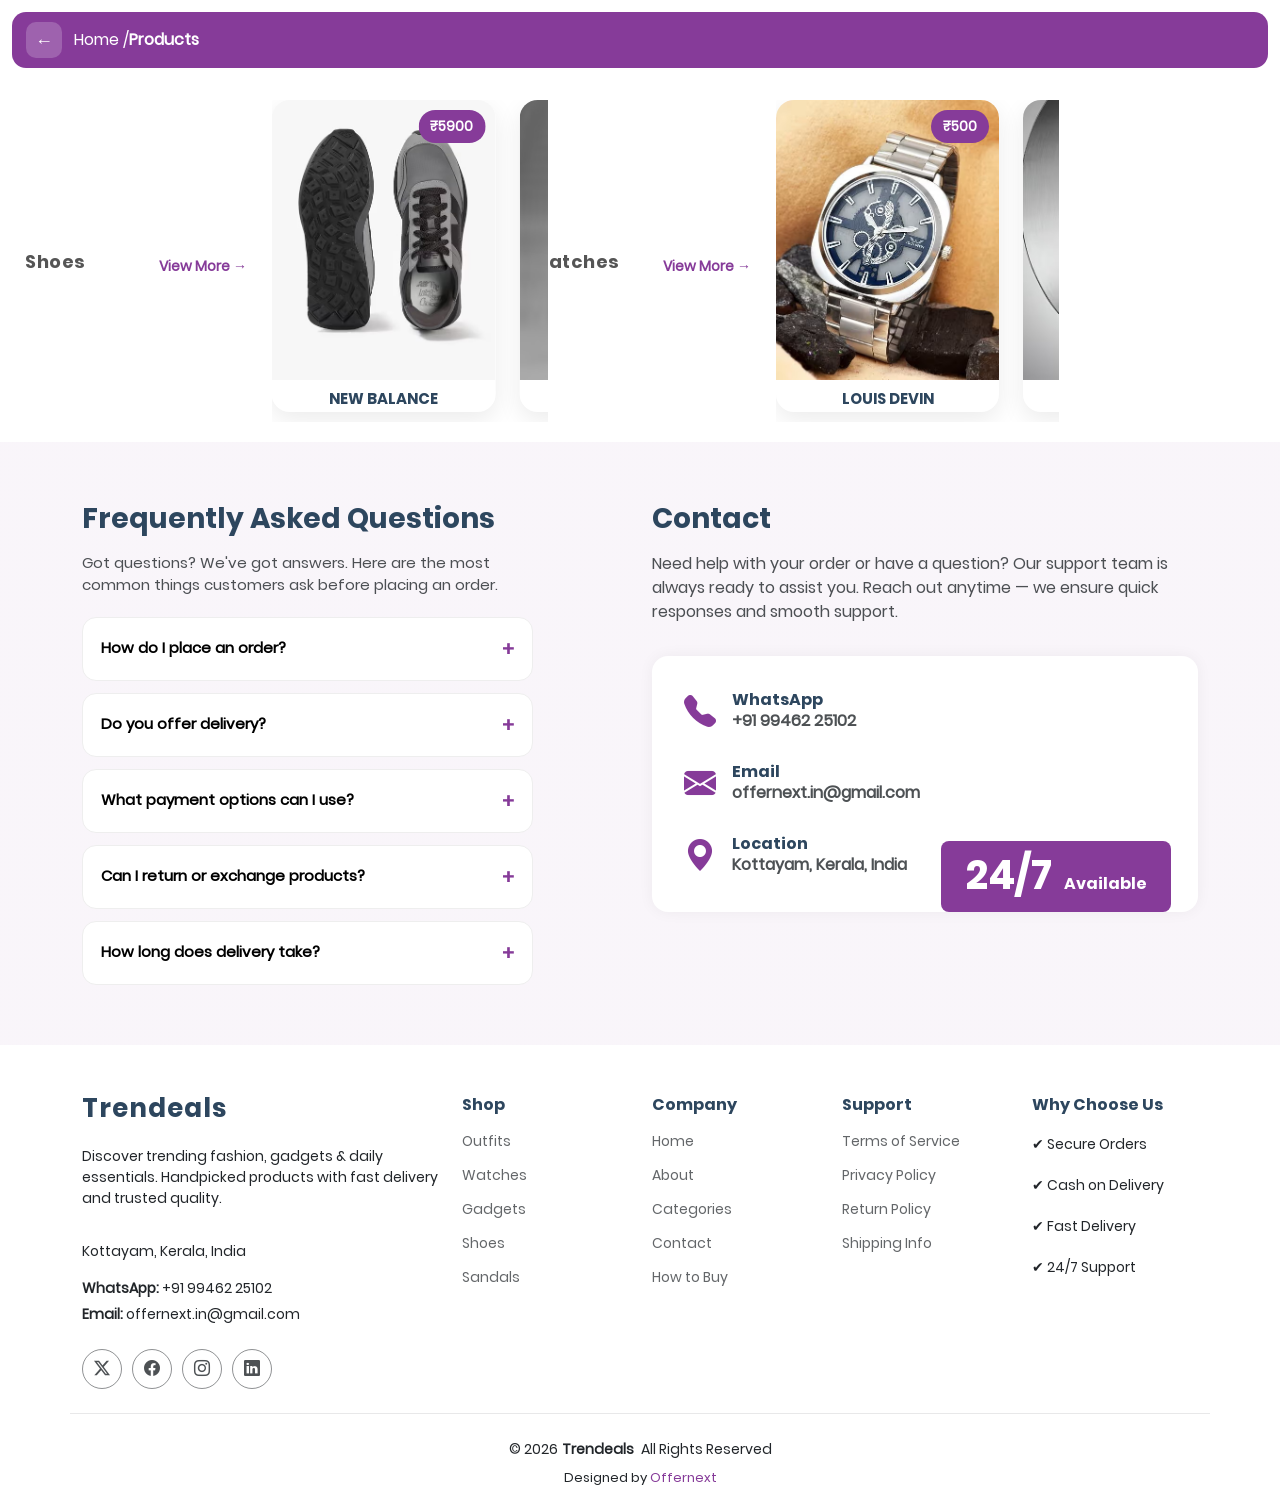
==== commit e1fb93d1: "Update category.html" ====
--- a/category.html
+++ b/category.html
@@ -1,14 +1,16 @@
+<!-- 
+  Built by Offernext
+  🌐 https://offernext.in
+  📧 offernext.in@gmail.com
+-->
 <!DOCTYPE html>
 <html lang="en">
 <head>
   <meta charset="UTF-8">
   <title>Category</title>
   <meta name="viewport" content="width=device-width, initial-scale=1">
-  <link href="assets/img/favicon.png" rel="icon">
-  <link href="assets/img/apple-touch-icon.png" rel="apple-touch-icon">
   <link href="https://fonts.googleapis.com" rel="preconnect">
   <link href="https://fonts.gstatic.com" rel="preconnect" crossorigin>
-  <link href="https://fonts.googleapis.com/css2?family=Roboto:ital,wght@0,100;0,300;0,400;0,500;0,700;0,900;1,100;1,300;1,400;1,500;1,700;1,900&family=Inter:wght@100;200;300;400;500;600;700;800;900&family=Nunito:ital,wght@0,200;0,300;0,400;0,500;0,600;0,700;0,800;0,900;1,200;1,300;1,400;1,500;1,600;1,700;1,800;1,900&display=swap" rel="stylesheet">
   <link href="assets/vendor/bootstrap/css/bootstrap.min.css" rel="stylesheet">
   <link href="assets/vendor/bootstrap-icons/bootstrap-icons.css" rel="stylesheet">
   <link href="assets/vendor/aos/aos.css" rel="stylesheet">
@@ -23,7 +25,7 @@
 </div>
 
   <!-- ================= CATEGORY TOPBAR ================= -->
-  <div class="category-topbar">
+  <div class="category-topbar" data-aos="fade-down">
     <button class="back-btn" onclick="history.back()">←</button>
     <span class="breadcrumb">
       Home / <strong id="categoryName"></strong>
@@ -35,18 +37,18 @@
   <h2 id="categoryTitle" style="padding: 20px"></h2>
 
   <!-- ================= PRODUCTS GRID ================= -->
-  <div class="products-grid" id="products"></div>
+  <div class="products-grid" id="products" data-aos="fade-up" data-aos-delay="100"></div>
 
   <!-- CONTACT & FAQ SECTION -->
     <section id="contact" class="contact section faq-contact-section">
       <div class="container">
         <div class="row gy-4 align-items-start justify-content-between">
           <div class="col-xl-5">
-            <h2 class="title">Frequently Asked Questions</h2>
-            <p class="faq-description">
+            <h2 class="title" data-aos="fade-up">Frequently Asked Questions</h2>
+            <p class="faq-description" data-aos="fade-up" data-aos-delay="100">
               Got questions? We've got answers. Here are the most common things customers ask before placing an order.
             </p>
-            <div class="faq">
+            <div class="faq" data-aos="fade-up" data-aos-delay="200">
               <div class="faq-item">
                 <button class="faq-question">
                   How do I place an order?
@@ -105,34 +107,34 @@
             </div>
           </div>
           <div class="col-xl-6">
-            <h2 class="title">Contact</h2>
-            <p class="contact-description">
+            <h2 class="title" data-aos="fade-up">Contact</h2>
+            <p class="contact-description" data-aos="fade-up" data-aos-delay="100">
               Need help with your order or have a question? Our support team is always ready to assist you. Reach out anytime — we ensure quick responses and smooth support.
             </p>
-            <div class="contact-box">
+            <div class="contact-box" data-aos="fade-up" data-aos-delay="200">
               <div class="contact-item">
                 <i class="bi bi-telephone-fill"></i>
                 <div>
-                  <h4>Phone & WhatsApp</h4>
-                  <p>+91 99999 99999</p>
+                  <h4>WhatsApp</h4>
+                  <p>+91 99462 25102</p>
                 </div>
               </div>
               <div class="contact-item">
                 <i class="bi bi-envelope-fill"></i>
                 <div>
                   <h4>Email</h4>
-                  <p>support@example.com</p>
+                  <p>offernext.in@gmail.com</p>
                 </div>
               </div>
               <div class="contact-item">
                 <i class="bi bi-geo-alt-fill"></i>
                 <div>
                   <h4>Location</h4>
-                  <p>Kerala, India</p>
+                  <p>Kottayam, Kerala, India</p>
                 </div>
               </div>
             </div>
-            <div class="image-wrapper">
+            <div class="image-wrapper" data-aos="fade-up">
               <div class="experience-badge">
                 <h3>24/7 <span>Available</span></h3>
               </div>
@@ -144,7 +146,7 @@
   </main>
 
   <!-- FOOTER SECTION -->
-  <footer id="footer" class="footer">
+  <footer id="footer" class="footer" data-aos="fade-up">
     <div class="container footer-top">
       <div class="row gy-4">
         <div class="col-lg-4 col-md-6 footer-about">
@@ -156,9 +158,9 @@
             Handpicked products with fast delivery and trusted quality.
           </p>
           <div class="footer-contact pt-3">
-            <p>Kerala, India</p>
-            <p class="mt-3"><strong>Phone:</strong> <span>+91 99999 99999</span></p>
-            <p><strong>Email:</strong> <span>info@example.com</span></p>
+            <p>Kottayam, Kerala, India</p>
+            <p class="mt-3"><strong>WhatsApp:</strong> <span>+91 99462 25102</span></p>
+            <p><strong>Email:</strong> <span>offernext.in@gmail.com</span></p>
           </div>
           <div class="social-links d-flex mt-4">
             <a href=""><i class="bi bi-twitter-x"></i></a>
@@ -208,7 +210,7 @@
       </div>
     </div>
     <div class="container copyright text-center mt-4">
-      <p>© <strong class="px-1 sitename">Trendeals</strong> All Rights Reserved</p>
+      <p>© 2026<strong class="px-1 sitename">Trendeals</strong> All Rights Reserved</p>
       <div class="credits">
         Designed by <a href="https://offernext.in">Offernext</a>
       </div>
--- a/assets/css/main.css
+++ b/assets/css/main.css
@@ -86,6 +86,32 @@
   font-family: var(--heading-font);
 }
 
+
+/* PRELOADER */
+#preloader {
+  position: fixed;
+  inset: 0;
+  background: #fff; 
+  display: flex;
+  justify-content: center;
+  align-items: center;
+  z-index: 99999;
+}
+
+.loader {
+  width: 50px;
+  height: 50px;
+  border: 4px solid #eee;
+  border-top: 4px solid #863b99; 
+  border-radius: 50%;
+  animation: spin 0.8s linear infinite;
+}
+
+@keyframes spin {
+  to {
+    transform: rotate(360deg);
+  }
+}
 
 /*--------------------------------------------------------------
 # Global Header
@@ -169,6 +195,13 @@
     order: 3;
   }
 }
+
+@media (max-width: 780px) {
+  .header .logo img {
+    max-height: 40px;
+  }
+}
+  
 
 /*--------------------------------------------------------------
 # Navigation Menu
@@ -558,15 +591,6 @@
 }
 
 /*--------------------------------------------------------------
-# Disable aos animation delay on mobile devices
---------------------------------------------------------------*/
-@media screen and (max-width: 768px) {
-  [data-aos-delay] {
-    transition-delay: 0;
-  }
-}
-
-/*--------------------------------------------------------------
 # Global Page Titles & Breadcrumbs
 --------------------------------------------------------------*/
 .page-title {
@@ -692,12 +716,11 @@
   }
 }
 
-@media (max-width: 575px) {
+@media (max-width: 780px) {
   .hero .hero-content h1 {
-    font-size: 2rem;
-  }
-}
-
+    font-size: 2.5rem;
+  }
+}
 .hero .company-badge {
   display: inline-flex;
   align-items: center;
@@ -723,7 +746,7 @@
   align-items: center;
   gap: 8px;
   padding: 10px 16px;
-  border-radius: 30px; /* pill shape */
+  border-radius: 30px;
   border: none;
   font-size: 14px;
   font-weight: 600;
@@ -738,7 +761,6 @@
 .primary-btn {
   background: var(--accent-color);
   color: #fff;
-  box-shadow: 0 6px 15px rgba(134, 59, 153, 0.3);
 }
 
 .secondary-btn {
@@ -1218,6 +1240,12 @@
 .category-search-wrapper.active input {
   width: 100%;
   opacity: 1;
+}
+
+#categoryTitle {
+  display: none;
+  margin: 0;
+  padding: 0;
 }
 
 /*--------------------------------------------------------------
@@ -1391,37 +1419,47 @@
 .modal {
   position: fixed;
   inset: 0;
-  background: rgba(0, 0, 0, 0.45);
+  background: rgba(0, 0, 0, 0.5);
   display: none;
   justify-content: center;
-  align-items: flex-end;
+  align-items: center;
   z-index: 9999;
+  padding: 16px;
 }
 
 .modal.active {
   display: flex;
+}
+
+body.modal-open {
+  overflow: hidden;
 }
 
 .modal-content {
   width: 100%;
-  max-width: 480px;
-  max-height: 100vh;
+  max-width: 420px;
+  position: relative;
   background: #fff;
   border-radius: 20px;
+  padding: 20px;
+  max-height: 85vh;
   overflow-y: auto;
-  padding: 20px;
-  animation: slideUp 0.3s ease;
+  box-shadow: 0 10px 40px rgba(0,0,0,0.2);
+  animation: fadeIn 0.25s ease;
 }
 
 .modal-header {
-  display: flex;
-  justify-content: space-between;
-  align-items: center;
+  margin-bottom: 15px;
 }
 
 .close-btn {
-  font-size: 24px;
+  position: fixed;
+  top: 20px;
+  right: 20px;
+  font-size: 22px;
+  color: #fff;
   cursor: pointer;
+  z-index: 10000;
 }
 
 .modal-content input,
@@ -1430,9 +1468,16 @@
   width: 100%;
   padding: 12px;
   margin: 10px 0;
-  border-radius: 10px;
+  border-radius: 12px;
   border: 1px solid #ddd;
+  font-size: 14px;
   box-sizing: border-box;
+}
+
+.modal-content textarea {
+  min-height: 100px;
+  resize: none;
+  font-family: inherit;
 }
 
 .confirm-btn {
@@ -1461,6 +1506,26 @@
   cursor: pointer;
 }
 
+.modal-content::-webkit-scrollbar {
+  width: 6px;
+}
+
+.modal-content::-webkit-scrollbar-thumb {
+  background: rgba(0,0,0,0.2);
+  border-radius: 10px;
+}
+
+@keyframes fadeIn {
+  from {
+    opacity: 0;
+    transform: scale(0.95);
+  }
+  to {
+    opacity: 1;
+    transform: scale(1);
+  }
+}
+
 @media (max-width: 1024px) {
   .product-page {
     grid-template-columns: 1fr;
@@ -1548,6 +1613,7 @@
   grid-template-columns: repeat(auto-fill, minmax(220px, 1fr));
   gap: 20px;
   padding: 20px;
+  margin-top: 80px;
 }
 
 .category-topbar {
@@ -1748,4 +1814,4 @@
 
 .faq-item:hover {
   box-shadow: 0 5px 20px rgba(0,0,0,0.05);
-}+}
